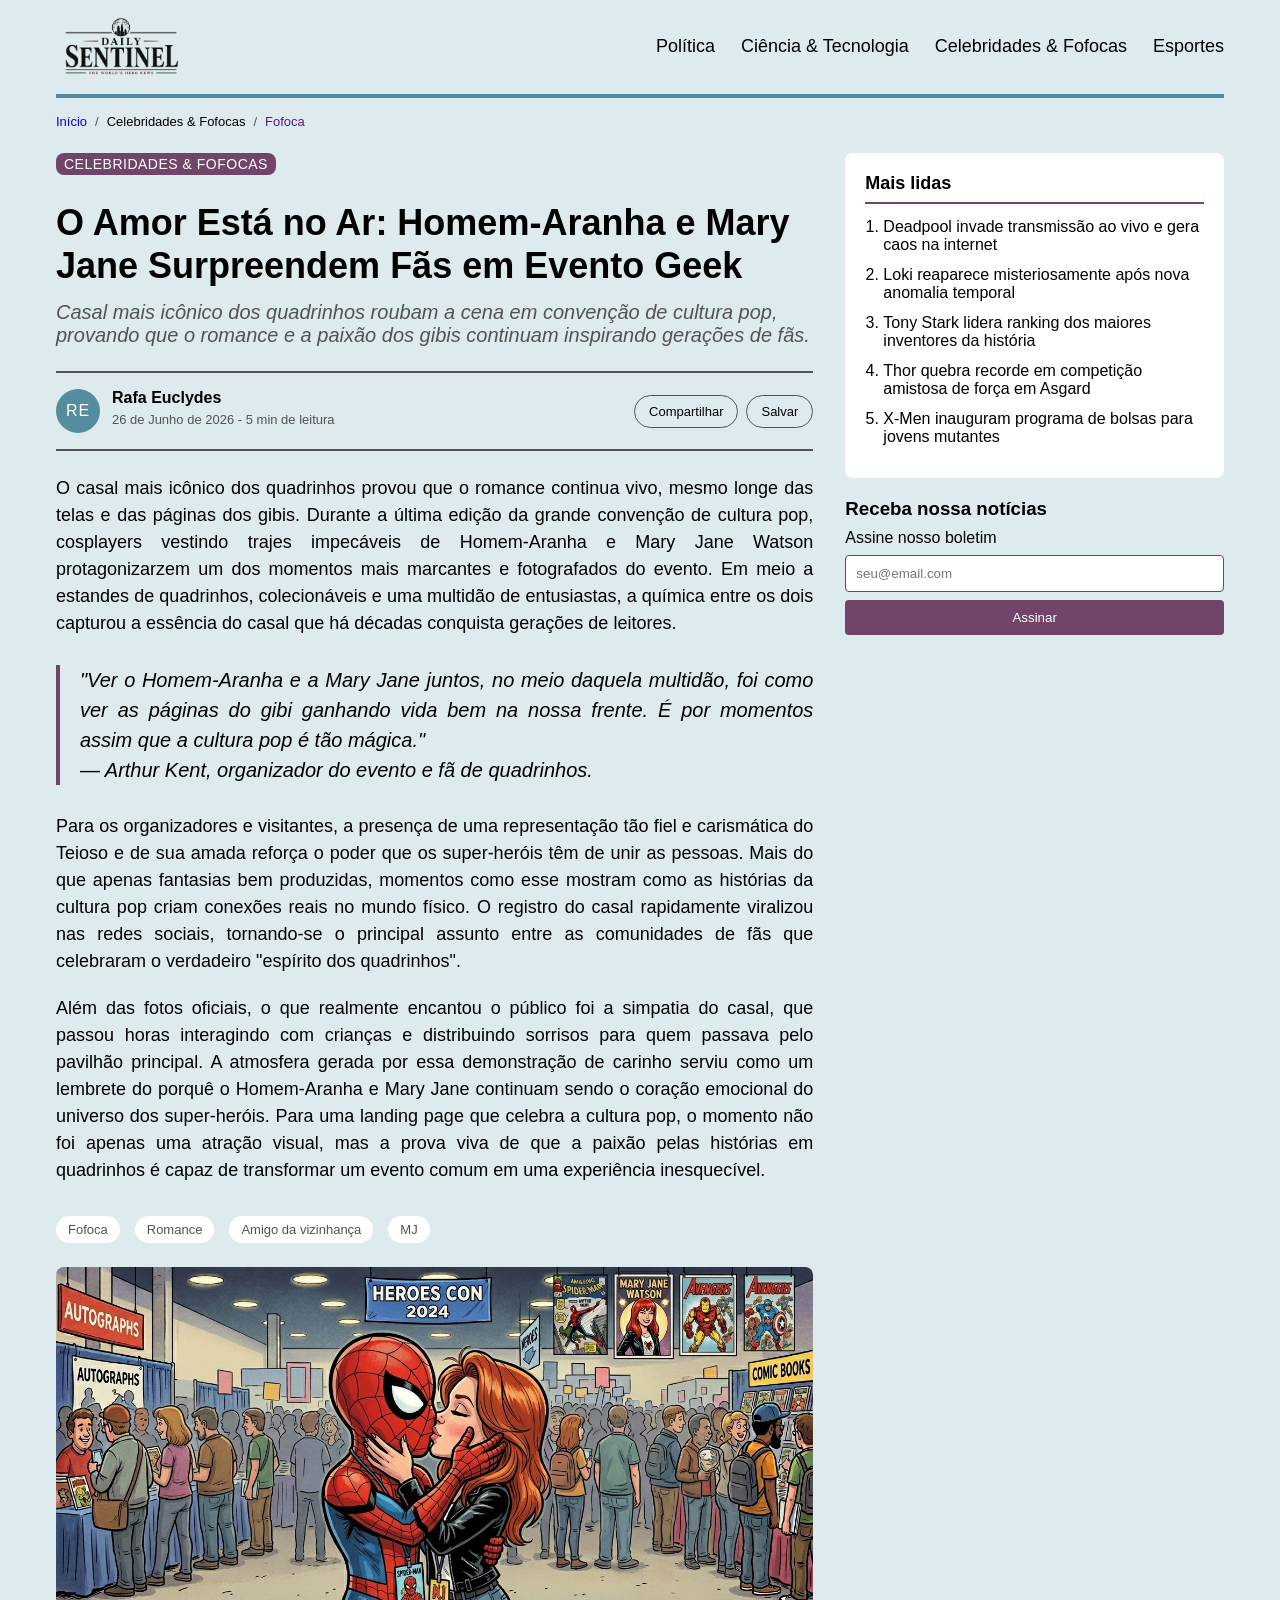
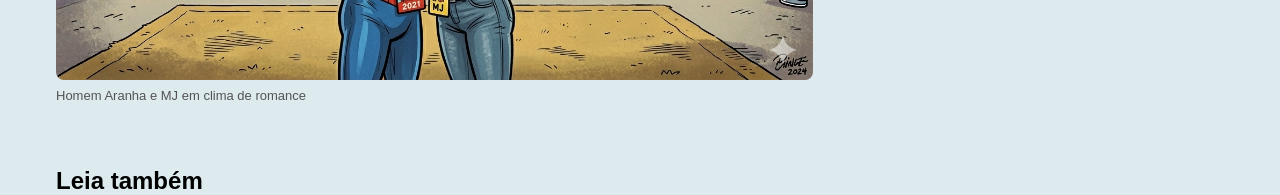
==== materia.html @ 46bd2ad0 "feat/highlight: add material html and css files" ====
<!doctype html>
<html lang="pt-BR">
  <head>
    <meta charset="UTF-8" />
    <meta name="viewport" content="width=device-width, initial-scale=1.0" />
    <link rel="stylesheet" href="./materia.css" />
    <link rel="shortcut icon" href="./assets/logo2.png" type="image/x-icon" />
    <title>Matéria</title>
  </head>
  <body>
    <header class="cabecalho">
      <a href="index.html">
        <img src="./assets/logo.png" alt="" class="logo" />
      </a>
      <nav class="menu">
        <a href="#">Política</a>
        <a href="#">Ciência & Tecnologia</a>
        <a href="#">Celebridades & Fofocas</a>
        <a href="#">Esportes</a>
      </nav>
    </header>

    <nav class="trilha">
      <a href="./index.html">Início</a>
      <span>/</span>
      <a href="#" class="atual">Celebridades & Fofocas</a>
      <span>/</span>
      <a href="">Fofoca</a>
    </nav>

    <div class="conteudo">
      <article class="materia">
        <span class="categoria">Celebridades & Fofocas</span>
        <h1>
          O Amor Está no Ar: Homem-Aranha e Mary Jane Surpreendem Fãs em Evento
          Geek
        </h1>
        <p class="linha-fina">
          Casal mais icônico dos quadrinhos roubam a cena em convenção de
          cultura pop, provando que o romance e a paixão dos gibis continuam
          inspirando gerações de fãs.
        </p>

        <div class="autor">
          <div class="avatar">RE</div>
          <div>
            <strong>Rafa Euclydes</strong>
            <span class="data">26 de Junho de 2026 - 5 min de leitura</span>
          </div>
          <div class="compartilhar">
            <button>Compartilhar</button>
            <button>Salvar</button>
          </div>
        </div>

        <div class="texto">
          <p>
            O casal mais icônico dos quadrinhos provou que o romance continua
            vivo, mesmo longe das telas e das páginas dos gibis. Durante a
            última edição da grande convenção de cultura pop, cosplayers
            vestindo trajes impecáveis de Homem-Aranha e Mary Jane Watson
            protagonizarzem um dos momentos mais marcantes e fotografados do
            evento. Em meio a estandes de quadrinhos, colecionáveis e uma
            multidão de entusiastas, a química entre os dois capturou a essência
            do casal que há décadas conquista gerações de leitores.
          </p>

          <blockquote>
            "Ver o Homem-Aranha e a Mary Jane juntos, no meio daquela multidão,
            foi como ver as páginas do gibi ganhando vida bem na nossa frente. É
            por momentos assim que a cultura pop é tão mágica." <br />
            — Arthur Kent, organizador do evento e fã de quadrinhos.
          </blockquote>

          <p>
            Para os organizadores e visitantes, a presença de uma representação
            tão fiel e carismática do Teioso e de sua amada reforça o poder que
            os super-heróis têm de unir as pessoas. Mais do que apenas fantasias
            bem produzidas, momentos como esse mostram como as histórias da
            cultura pop criam conexões reais no mundo físico. O registro do
            casal rapidamente viralizou nas redes sociais, tornando-se o
            principal assunto entre as comunidades de fãs que celebraram o
            verdadeiro "espírito dos quadrinhos".
          </p>

          <p>
            Além das fotos oficiais, o que realmente encantou o público foi a
            simpatia do casal, que passou horas interagindo com crianças e
            distribuindo sorrisos para quem passava pelo pavilhão principal. A
            atmosfera gerada por essa demonstração de carinho serviu como um
            lembrete do porquê o Homem-Aranha e Mary Jane continuam sendo o
            coração emocional do universo dos super-heróis. Para uma landing
            page que celebra a cultura pop, o momento não foi apenas uma atração
            visual, mas a prova viva de que a paixão pelas histórias em
            quadrinhos é capaz de transformar um evento comum em uma experiência
            inesquecível.
          </p>
        </div>

        <div class="tags">
          <a href="#">Fofoca</a>
          <a href="#">Romance</a>
          <a href="#">Amigo da vizinhança</a>
          <a href="#">MJ</a>
        </div>
        <figure class="img-destaque">
          <img src="/assets/spider.png" alt="Homem aranha e MJ" />
          <figcaption>Homem Aranha e MJ em clima de romance</figcaption>
        </figure>
      </article>

      <aside class="lateral">
        <div class="caixa">
          <h3>Mais lidas</h3>
          <ol>
            <li>Deadpool invade transmissão ao vivo e gera caos na internet</li>
            <li>Loki reaparece misteriosamente após nova anomalia temporal</li>
            <li>
              Tony Stark lidera ranking dos maiores inventores da história
            </li>
            <li>
              Thor quebra recorde em competição amistosa de força em Asgard
            </li>
            <li>X-Men inauguram programa de bolsas para jovens mutantes</li>
          </ol>
        </div>

        <div class="caixa-newsletter">
          <h3>Receba nossa notícias</h3>
          <p>Assine nosso boletim</p>
          <input
            type="email"
            name="email"
            id="email"
            placeholder="seu@email.com"
          />
          <button>Assinar</button>
        </div>
      </aside>
    </div>

    <section class="relacionados">
      <h2>Leia também</h2>
    </section>

    <footer class="rodape"></footer>
  </body>
</html>
---- materia.css ----
* {
  box-sizing: border-box;
  margin: 0;
  padding: 0;
}

:root {
  --cor-fundo: #ddebef;
  --cor-texto: #535353;
  --cor-destaque: #704569;
  --cor-secundaria: #fff;
  --cor-detalhes: #558c9e;
  --cor-titulos: #000;
  --fonte-geral: Arial, Helvetica, sans-serif;
  --raio: 8px;
}

body {
  font-family: var(--fonte-geral);
  background-color: var(--cor-fundo);
  max-width: 1200px;
  margin: 0 auto;
  padding: 0 16px;
}

.cabecalho {
  display: flex;
  justify-content: space-between;
  align-items: center;
  padding: 14px 0;
  border-bottom: 4px solid var(--cor-detalhes);
  position: sticky;
  top: 0;
  background-color: var(--cor-fundo);
  z-index: 100;
}

.logo {
  display: flex;
  width: 130px;
}

.menu {
  display: flex;
  gap: 26px;
}

.menu a {
  text-decoration: none;
  font-size: 18px;
  color: var(--cor-titulos);
}

.menu a:hover {
  transform: scale(1.2);
  color: var(--cor-destaque);
}

/* Trilha de navegação */
.trilha {
  display: flex;
  gap: 8px;
  align-items: center;
  padding: 16px 0;
  font-size: 13px;
  color: var(--cor-texto);
}

.trilha a {
  text-decoration: none;
}

.trilha a:hover {
  color: var(--cor-destaque);
}

.trilha .atual {
  color: var(--cor-titulos);
}

/* Noticia principal */
.conteudo {
  display: grid;
  grid-template-columns: 2fr 1fr;
  gap: 32px;
  align-items: start;
  padding: 8px 0 40px;
}

.categoria {
  display: inline-block;
  background-color: var(--cor-destaque);
  color: var(--cor-secundaria);
  font-size: 14px;
  text-transform: uppercase;
  border-radius: var(--raio);
  padding: 3px 8px;
  margin-bottom: 12px;
  letter-spacing: 0.5px;
}

.materia h1 {
  font-size: 36px;
  line-height: 1.2;
  margin: 14px 0;
}

.linha-fina {
  font-size: 20px;
  color: var(--cor-texto);
  font-style: italic;
}

.autor {
  display: flex;
  align-items: center;
  gap: 12px;
  margin: 24px 0;
  padding: 16px 0;
  border-top: 2px solid var(--cor-texto);
  border-bottom: 2px solid var(--cor-texto);
}

.avatar {
  background-color: var(--cor-detalhes);
  color: var(--cor-secundaria);
  width: 44px;
  height: 44px;
  border-radius: 50%;
  letter-spacing: 1px;
  display: flex;
  align-items: center;
  justify-content: center;
}

.autor .data {
  display: block;
  font-size: 13px;
  color: var(--cor-texto);
  line-height: 2;
}

.compartilhar {
  margin-left: auto;
  display: flex;
  gap: 8px;
}

.compartilhar button {
  background: none;
  font-size: 13px;
  border: 1px solid var(--cor-texto);
  padding: 8px 14px;
  border-radius: 20px;
  cursor: pointer;
}

.compartilhar button:hover {
  background-color: var(--cor-destaque);
  color: var(--cor-secundaria);
  font-weight: bold;
  border: 1px solid var(--cor-secundaria);
}

.img-destaque {
  margin: 24px 0;
}

.img-destaque img {
  width: 100%;
  border-radius: var(--raio);
  display: block;
}

.img-destaque figcaption {
  font-size: 13px;
  color: var(--cor-texto);
  margin-top: 8px;
}

.texto {
  max-width: 1400px; /*tem o ch que é usado p p dizer o n máximo de caracteres por linha*/
  font-size: 18px;
  text-align: justify;
  line-height: 1.5;
}

.texto p {
  margin-bottom: 20px;
}

.texto h2 {
  font-size: 26px;
  margin: 32px 0 12px;
}

.texto blockquote {
  border-left: 4px solid var(--cor-destaque);
  border-radius: 0;
  padding-left: 20px;
  margin: 28px 0;
  font-size: 20px;
  font-style: italic;
}

/*Tags*/
.tags {
  display: flex;
  gap: 15px;
  margin-top: 32px;
  flex-wrap: wrap;
}

.tags a {
  text-decoration: none;
  color: var(--cor-texto);
  font-size: 13px;
  background: var(--cor-secundaria);
  border-radius: 16px;
  padding: 6px 12px;
}

/*Menu lateral*/
.lateral {
  position: sticky;
  top: 90px;
}

.caixa {
  background-color: var(--cor-secundaria);
  border-radius: var(--raio);
  padding: 20px;
  margin-bottom: 20px;
}

.caixa h3 {
  font-size: 18px;
  padding-bottom: 8px;
  margin-bottom: 14px;
  border-bottom: 2px solid var(--cor-destaque);
}

.caixa ol {
  padding-left: 18px;
}

.caixa li {
  margin-bottom: 12px;
}

.caixa-newsletter h3 {
  margin-bottom: 9px;
}

.caixa-newsletter input,
.caixa-newsletter button {
  width: 100%;
  padding: 10px;
  margin-top: 8px;
  border-radius: 4px;
  border: 1px solid var(--cor-texto);
}

.caixa-newsletter button {
  background-color: var(--cor-destaque);
  color: var(--cor-secundaria);
  border: none;
  cursor: pointer;
}

.caixa-newsletter button:hover {
  font-weight: bold;
}

@media (max-width: 820px) {
  .cabecalho {
    display: flex;
    flex-direction: column;
    gap: 25px;
  }

  .menu a {
    font-size: 14px;
    text-align: center;
  }

  .conteudo {
    grid-template-columns: 1fr;
  }
  .materia h1 {
    font-size: 26px;
    text-align: justify;
  }

  .lateral {
    position: static;
  }
}
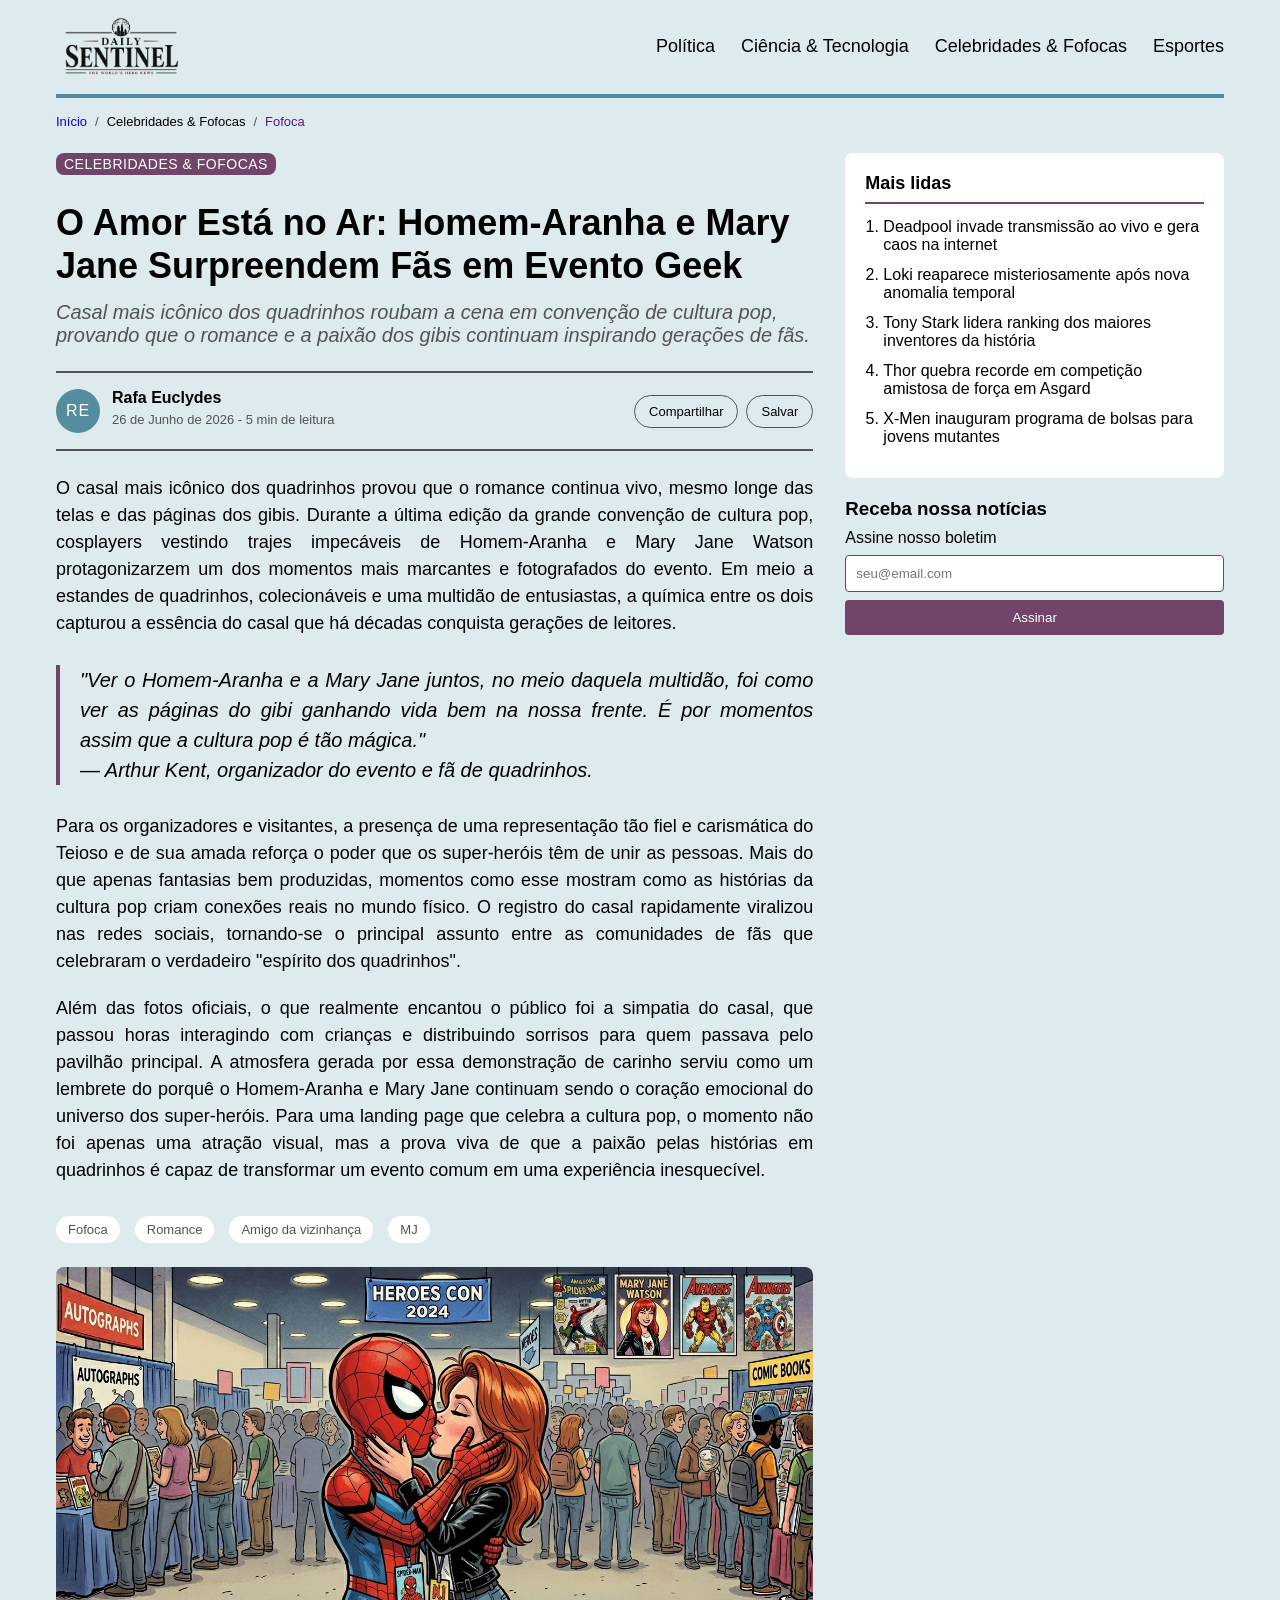
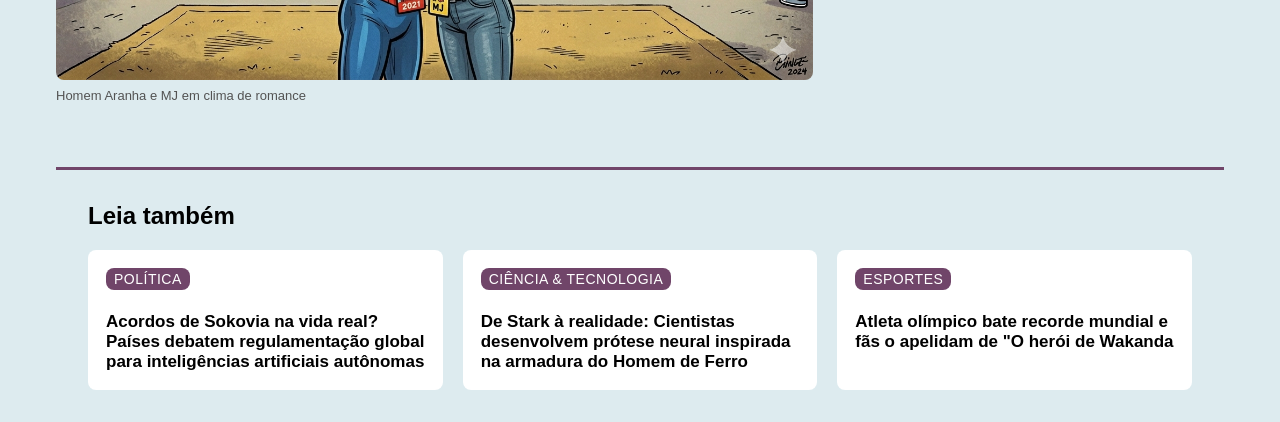
==== commit 67e7c60f: "feat/add-post: add related posts with template grid" ====
--- a/materia.html
+++ b/materia.html
@@ -141,6 +141,31 @@
 
     <section class="relacionados">
       <h2>Leia também</h2>
+      <div class="grade">
+        <article class="cartao">
+          <span class="categoria">Política</span>
+          <h3>
+            Acordos de Sokovia na vida real? Países debatem regulamentação
+            global para inteligências artificiais autônomas
+          </h3>
+        </article>
+
+        <article class="cartao">
+          <span class="categoria">Ciência & Tecnologia</span>
+          <h3>
+            De Stark à realidade: Cientistas desenvolvem prótese neural
+            inspirada na armadura do Homem de Ferro
+          </h3>
+        </article>
+
+        <article class="cartao">
+          <span class="categoria">Esportes</span>
+          <h3>
+            Atleta olímpico bate recorde mundial e fãs o apelidam de "O herói de
+            Wakanda
+          </h3>
+        </article>
+      </div>
     </section>
 
     <footer class="rodape"></footer>
--- a/materia.css
+++ b/materia.css
@@ -272,6 +272,33 @@
   font-weight: bold;
 }
 
+.relacionados {
+  border-top: 3px solid var(--cor-destaque);
+  padding: 32px;
+}
+
+.relacionados h2 {
+  font-size: 24px;
+  margin-bottom: 20px;
+}
+
+.relacionados .grade {
+  display: grid;
+  grid-template-columns: repeat(auto-fit, minmax(220px, 1fr));
+  gap: 20px;
+}
+
+.cartao {
+  background-color: var(--cor-secundaria);
+  padding: 18px;
+  border-radius: var(--raio);
+}
+
+.cartao h3 {
+  font-size: 17px;
+  margin-top: 10px;
+}
+
 @media (max-width: 820px) {
   .cabecalho {
     display: flex;
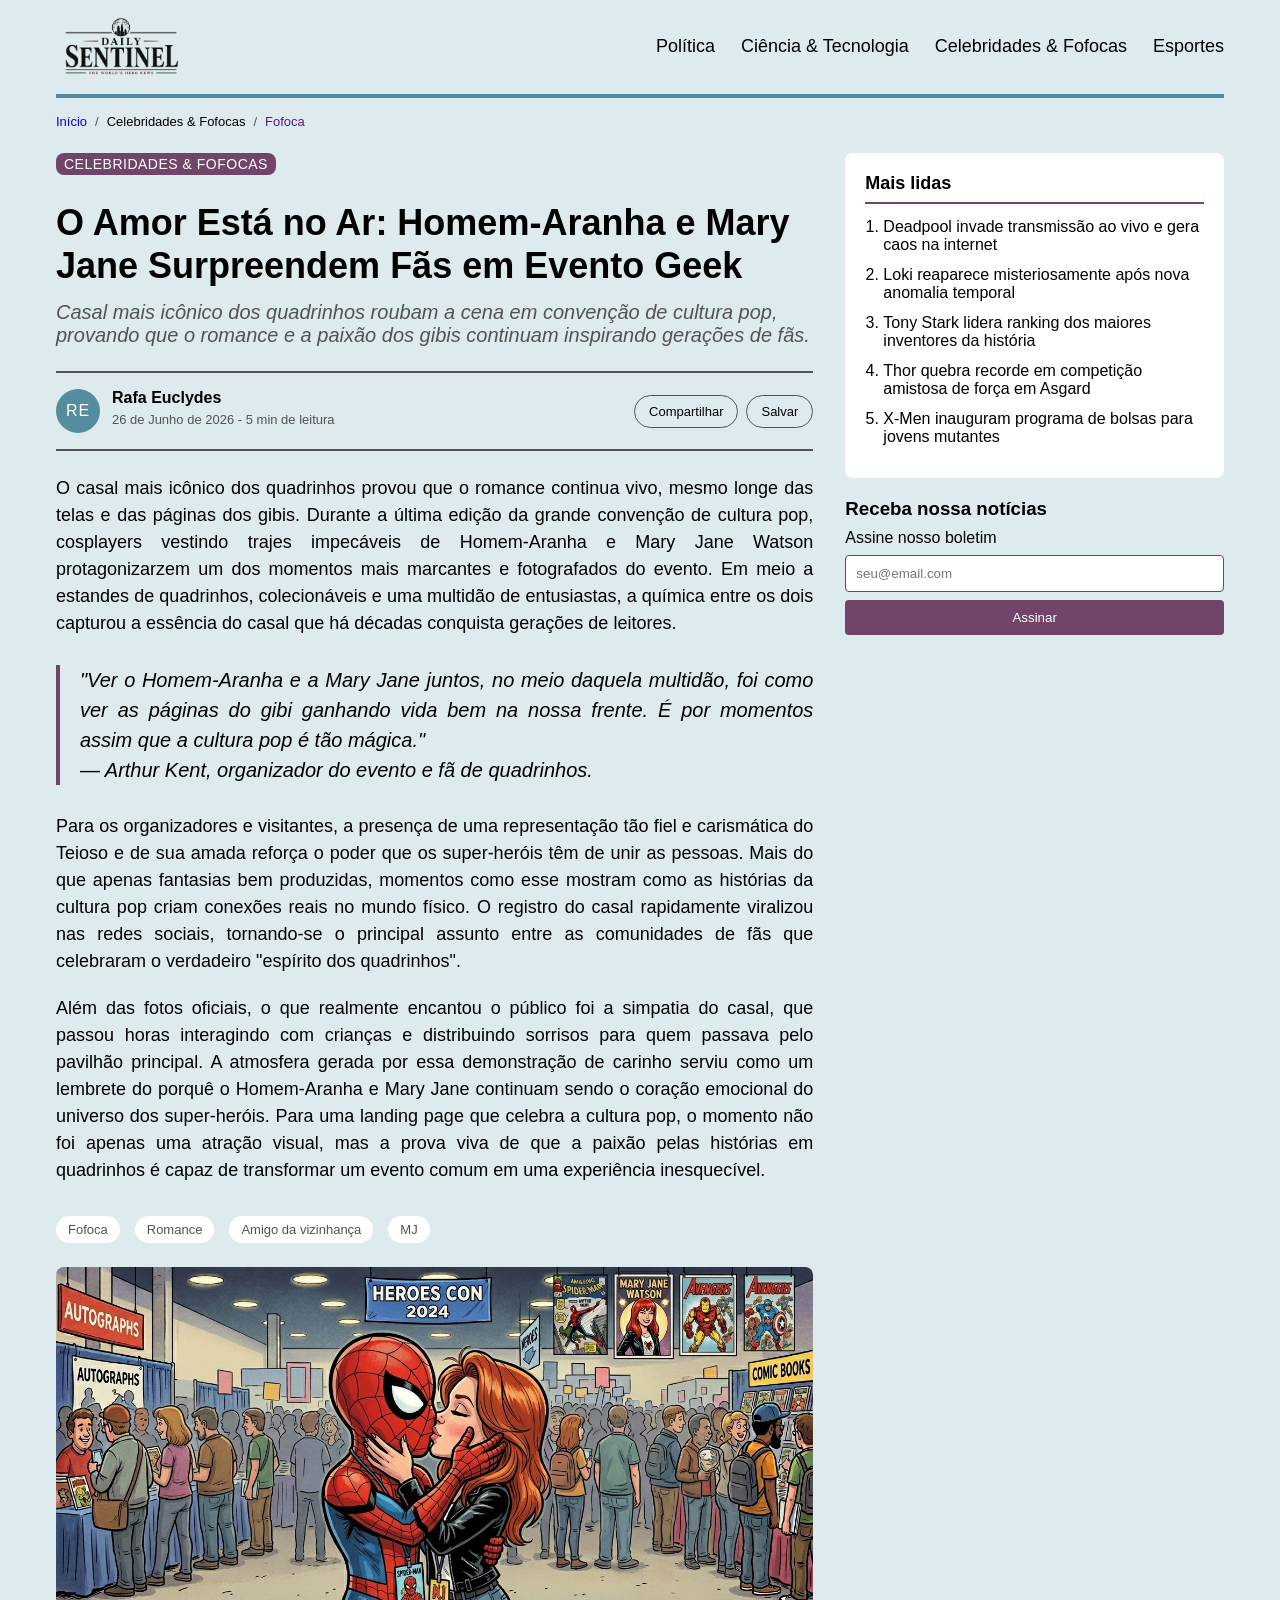
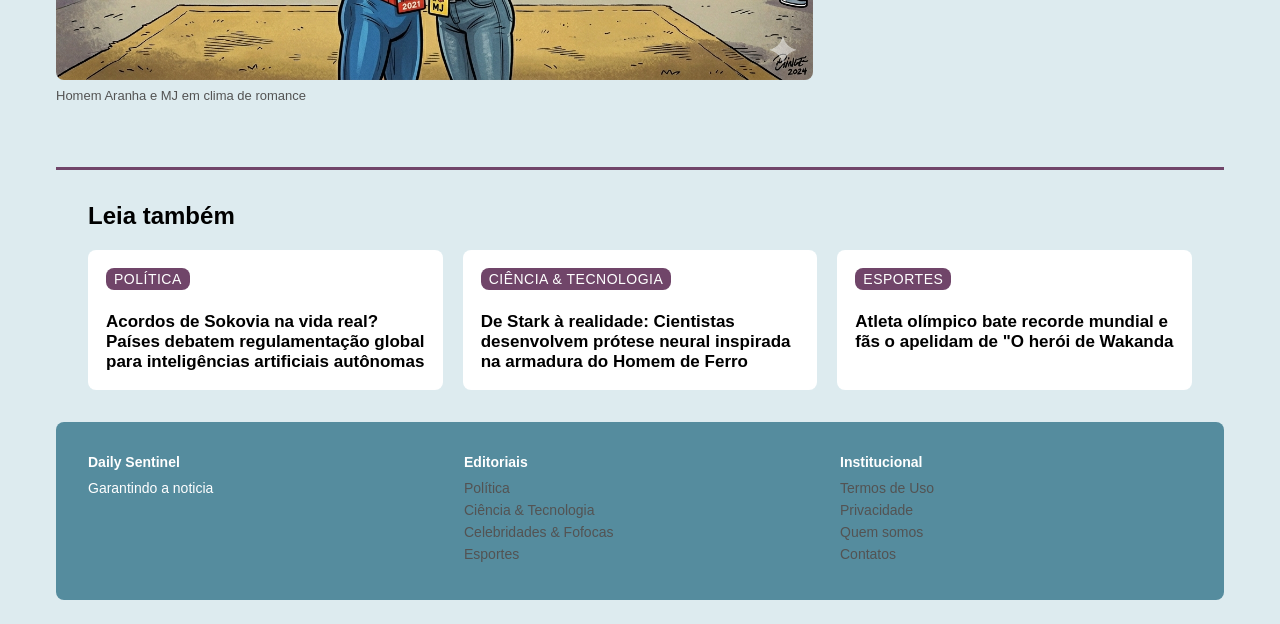
==== commit 8a71d420: "add footer" ====
--- a/materia.html
+++ b/materia.html
@@ -168,6 +168,27 @@
       </div>
     </section>
 
-    <footer class="rodape"></footer>
+    <footer class="rodape">
+      <div class="coluna">
+        <h4>
+          <strong>Daily Sentinel</strong>
+        </h4>
+        <p>Garantindo a noticia</p>
+      </div>
+      <div class="coluna">
+        <h4>Editoriais</h4>
+        <a href="#">Política</a>
+        <a href="#">Ciência & Tecnologia</a>
+        <a href="#">Celebridades & Fofocas</a>
+        <a href="#">Esportes</a>
+      </div>
+      <div class="coluna">
+        <h4>Institucional</h4>
+        <a href="#">Termos de Uso</a>
+        <a href="#">Privacidade</a>
+        <a href="#">Quem somos</a>
+        <a href="#">Contatos</a>
+      </div>
+    </footer>
   </body>
 </html>
--- a/materia.css
+++ b/materia.css
@@ -299,9 +299,36 @@
   margin-top: 10px;
 }
 
+/*Rodapé*/
+.rodape {
+  display: grid;
+  grid-template-columns: repeat(3, 1fr);
+  gap: 24px;
+  background-color: var(--cor-detalhes);
+  color: var(--cor-secundaria);
+  padding: 32px;
+  border-radius: var(--raio);
+  margin-bottom: 24px;
+  font-size: 14px;
+}
+
+.rodape h4 {
+  margin-bottom: 10px;
+}
+
+.rodape a {
+  display: block;
+  text-decoration: none;
+  color: var(--cor-texto);
+  margin-bottom: 6px;
+}
+
+.rodape a:hover {
+  color: var(--cor-secundaria);
+}
+
 @media (max-width: 820px) {
   .cabecalho {
-    display: flex;
     flex-direction: column;
     gap: 25px;
   }
@@ -322,4 +349,8 @@
   .lateral {
     position: static;
   }
-}
+
+  .rodape {
+    grid-template-columns: 1fr;
+  }
+}
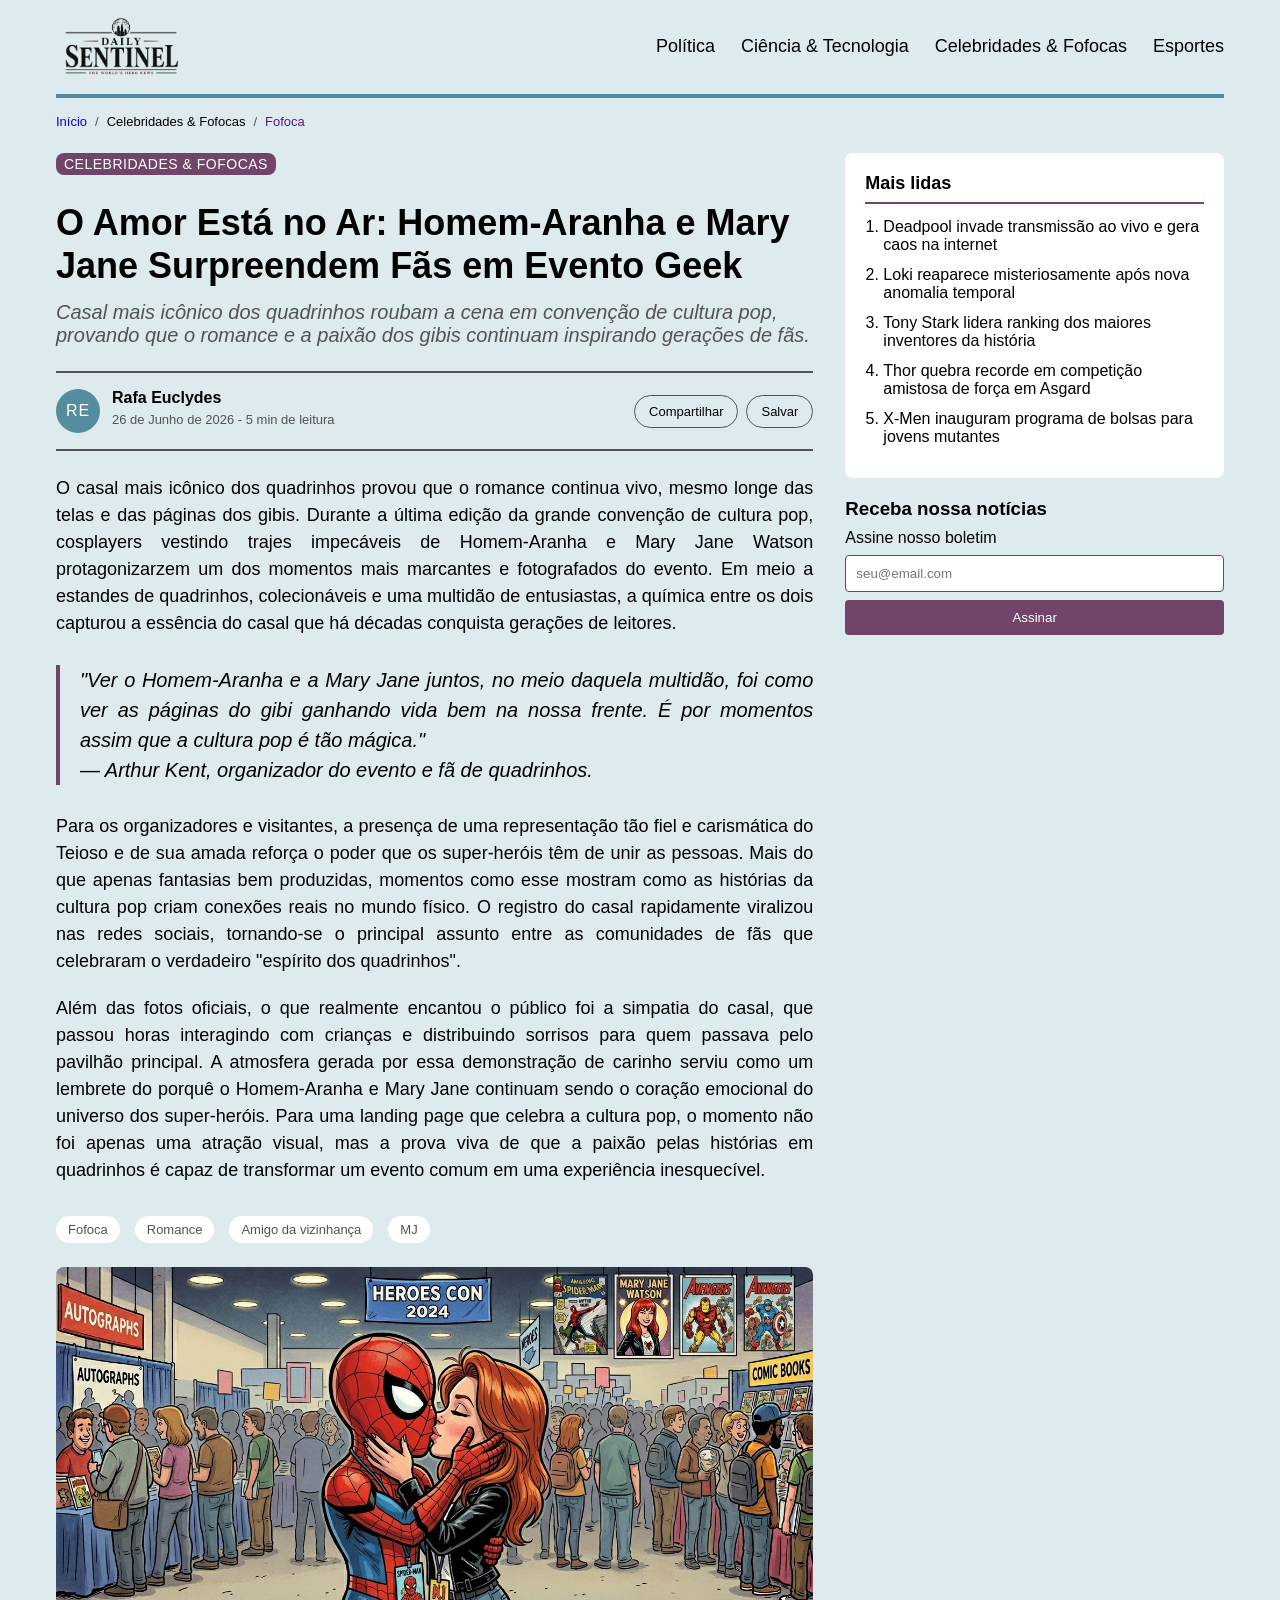
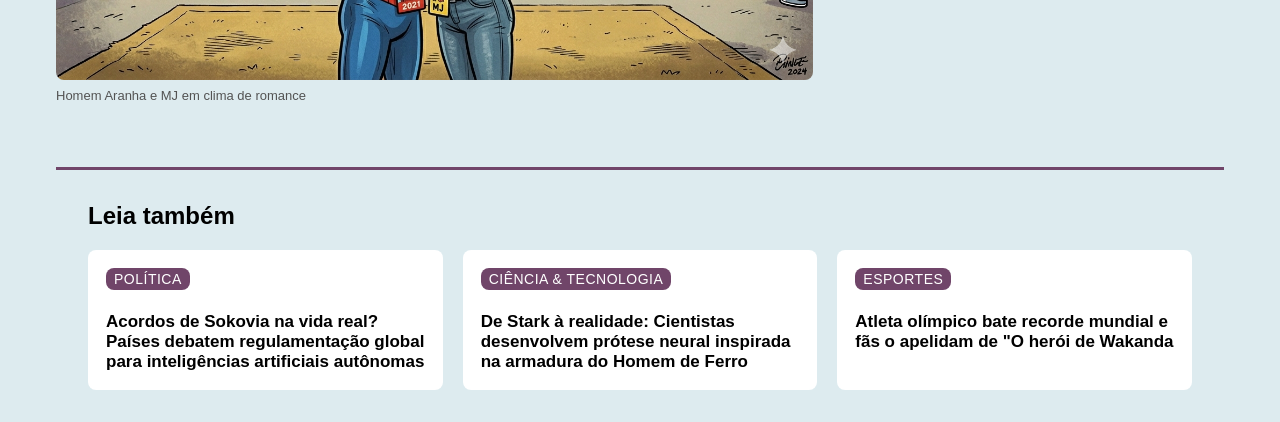
==== commit 0a36c6fc: "Merge pull request #2 from rafaeuclydes/feat/add-post Feat/add post" ====
--- a/materia.html
+++ b/materia.html
@@ -168,27 +168,6 @@
       </div>
     </section>
 
-    <footer class="rodape">
-      <div class="coluna">
-        <h4>
-          <strong>Daily Sentinel</strong>
-        </h4>
-        <p>Garantindo a noticia</p>
-      </div>
-      <div class="coluna">
-        <h4>Editoriais</h4>
-        <a href="#">Política</a>
-        <a href="#">Ciência & Tecnologia</a>
-        <a href="#">Celebridades & Fofocas</a>
-        <a href="#">Esportes</a>
-      </div>
-      <div class="coluna">
-        <h4>Institucional</h4>
-        <a href="#">Termos de Uso</a>
-        <a href="#">Privacidade</a>
-        <a href="#">Quem somos</a>
-        <a href="#">Contatos</a>
-      </div>
-    </footer>
+    <footer class="rodape"></footer>
   </body>
 </html>
--- a/materia.css
+++ b/materia.css
@@ -299,36 +299,9 @@
   margin-top: 10px;
 }
 
-/*Rodapé*/
-.rodape {
-  display: grid;
-  grid-template-columns: repeat(3, 1fr);
-  gap: 24px;
-  background-color: var(--cor-detalhes);
-  color: var(--cor-secundaria);
-  padding: 32px;
-  border-radius: var(--raio);
-  margin-bottom: 24px;
-  font-size: 14px;
-}
-
-.rodape h4 {
-  margin-bottom: 10px;
-}
-
-.rodape a {
-  display: block;
-  text-decoration: none;
-  color: var(--cor-texto);
-  margin-bottom: 6px;
-}
-
-.rodape a:hover {
-  color: var(--cor-secundaria);
-}
-
 @media (max-width: 820px) {
   .cabecalho {
+    display: flex;
     flex-direction: column;
     gap: 25px;
   }
@@ -349,8 +322,4 @@
   .lateral {
     position: static;
   }
-
-  .rodape {
-    grid-template-columns: 1fr;
-  }
-}
+}
